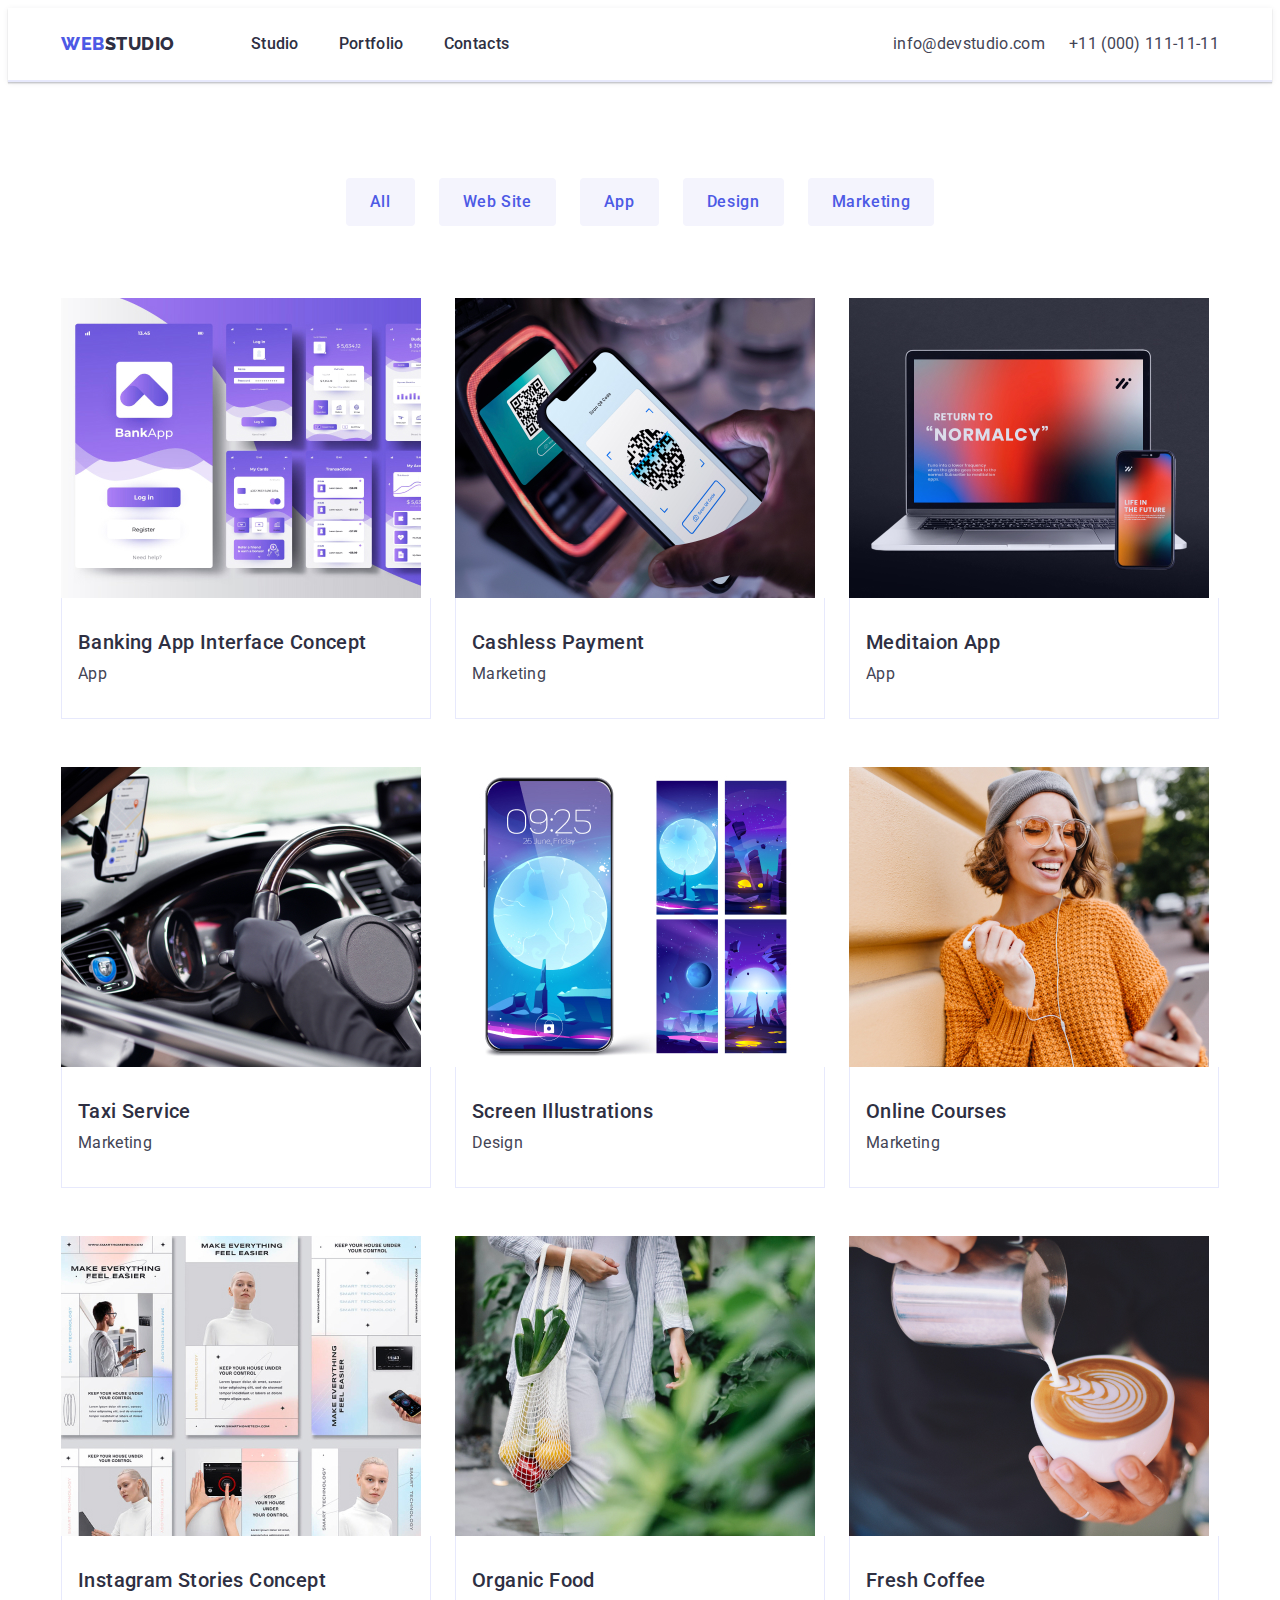
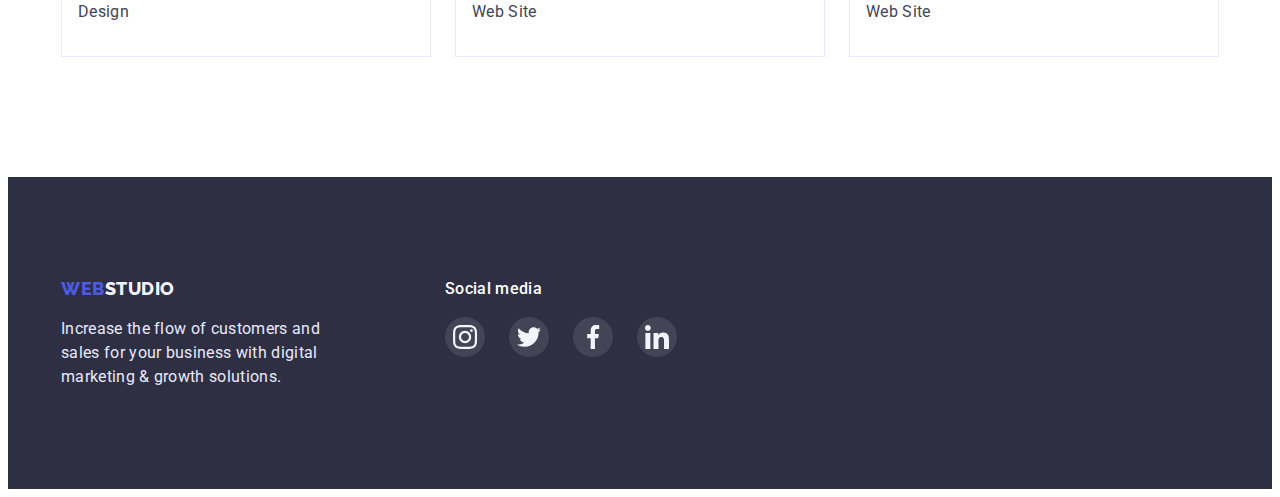
==== portfolio.html @ ae42287c "update" ====
<!DOCTYPE html>
<html lang="en">
  <head>
    <meta charset="UTF-8" />
    <meta http-equiv="X-UA-Compatible" content="IE=edge" />
    <meta name="viewport" content="width=device-width, initial-scale=1.0" />
    <title>Document</title>
    <link rel="preconnect" href="https://fonts.googleapis.com" />
    <link rel="preconnect" href="https://fonts.gstatic.com" crossorigin />
    <link
      href="https://fonts.googleapis.com/css2?family=Raleway:wght@800&family=Roboto:wght@400;500;700;900&display=swap"
      rel="stylesheet"
    />
    <link
      rel="stylesheet"
      href="https://cdnjs.cloudflare.com/ajax/libs/modern-normalize/1.1.0/modern-normalize.min.css"
      integrity="sha512-wpPYUAdjBVSE4KJnH1VR1HeZfpl1ub8YT/NKx4PuQ5NmX2tKuGu6U/JRp5y+Y8XG2tV+wKQpNHVUX03MfMFn9Q=="
      crossorigin="anonymous"
      referrerpolicy="no-referrer"
    />
    <link rel="stylesheet" href="./css/styles.css" />
  </head>

  <body>
    <div class="header1">
    <header class="page-header">      
      <div class="container page-header-container">
        <nav class="header-nav">
          <a href="./index.html" class="logo-first"
            >Web<span class="logo-second">Studio</span></a
          >

          <ul class="site-nav">
            <li>
              <a href="./index.html" class="link">Studio</a>
            </li>
            <li>
              <a href="./portfolio.html" class="link">Portfolio</a>
            </li>
            <li>
              <a href="" class="link">Contacts</a>
            </li>
          </ul>
        </nav>

        <address>
          <ul class="adress-list">
            <li>
              <a class="adress-list link" href="mailto:info@devstudio.com"
                >info@devstudio.com
              </a>
            </li>
            <li>
              <a class="adress-list link" href="tel:+110001111111"
                >+11 (000) 111-11-11
              </a>
            </li>
          </ul>
        </address>
      </div>
      
    </header>
</div>
    <main>
      <section class="portfolio">
        <div class="container">
          <h1 hidden>Portfolio</h1>
          <ul class="container-button">
            <li><button type="button" class="button-portfolio">All</button></li>
            <li>
              <button type="button" class="button-portfolio">Web Site</button>
            </li>
            <li><button type="button" class="button-portfolio">App</button></li>
            <li>
              <button type="button" class="button-portfolio">Design</button>
            </li>
            <li>
              <button type="button" class="button-portfolio">Marketing</button>
            </li>
          </ul>

          <ul class="about-container">
            <li class="about-portfolio">
              <a class="portfolio-link"href>
              <img src="./images/banking.jpg" alt="banking" width="360" />
              <div class="portfolio-context">
                <h3 class="about-subtitle">Banking App Interface Concept</h3>
                <p class="about-text">App</p>
              </div>
              </a>
            </li>
            <li class="about-portfolio">
               <a class="portfolio-link"href>
              <img
                src="./images/cashlesspayment.jpg"
                alt="cashless"
                width="360"
              />
              <div class="portfolio-context">
                <h3 class="about-subtitle">Cashless Payment</h3>
                <p class="about-text">Marketing</p>
              </div>
              </a>
            </li>
            <li class="about-portfolio">
               <a class="portfolio-link"href>
              <img
                src="./images/meditaionapp.jpg"
                alt="meditaion"
                width="360"
              />
              <div class="portfolio-context">
                <h3 class="about-subtitle">Meditaion App</h3>
                <p class="about-text">App</p>
              </div>
              </a>
            </li>
            <li class="about-portfolio">
              <a class="portfolio-link"href>
              <img src="./images/taxiservice.jpg" alt="taxi" width="360" />
              <div class="portfolio-context">
                <h3 class="about-subtitle">Taxi Service</h3>
                <p class="about-text">Marketing</p>
              </div>
              </a>
            </li>
            <li class="about-portfolio">
              <a class="portfolio-link"href>
              <img
                src="./images/screenillustrations.jpg"
                alt="screen"
                width="360"
              />
              <div class="portfolio-context">
                <h3 class="about-subtitle">Screen Illustrations</h3>
                <p class="about-text">Design</p>
              </div>
              </a>
            </li>
            <li class="about-portfolio">
              <a class="portfolio-link"href>
              <img src="./images/onlinecourses.jpg" alt="online" width="360" />
              <div class="portfolio-context">
                <h3 class="about-subtitle">Online Courses</h3>
                <p class="about-text">Marketing</p>
              </div>
              </a>
            </li>
            <li class="about-portfolio">
              <a class="portfolio-link"href>
              <img
                src="./images/instagramstoriesconcept.jpg"
                alt="instagram"
                width="360"
              />
              <div class="portfolio-context">
                <h3 class="about-subtitle">Instagram Stories Concept</h3>
                <p class="about-text">Design</p>
              </div>
              </a>
            </li>
            <li class="about-portfolio">
              <a class="portfolio-link"href>
              <img src="./images/organicfood.jpg" alt="food" width="360" />
              <div class="portfolio-context">
                <h3 class="about-subtitle">Organic Food</h3>
                <p class="about-text">Web Site</p>
              </div>
              </a>
            </li>
            <li class="about-portfolio">
                <a class="portfolio-link"href>
              <img src="./images/freshcoffee.jpg" alt="coffee" width="360" />
              <div class="portfolio-context">
                <h3 class="about-subtitle">Fresh Coffee</h3>
                <p class="about-text">Web Site</p>
              </div>
              </a>
            </li>
          </ul>
        </div>
      </section>
    </main>
     <footer class="footer-section">
        <div class="container">
      <div class="container-footer">
        <div class="footer-title">
          <a href="./index.html" class="logo-footer"
            >Web<span class="logo-secfooter">Studio</span></a
          >

          <p class="description-footer">
            Increase the flow of customers and sales for your business with
            digital marketing & growth solutions.
          </p>
        </div>
        <div class="footer-container">
          <h2 class="socials-tittle">Social media</h2>
          <ul class="socials-list1">
            <li class="socials-item1">
              <a class="socials-link1" href>
                <svg class="socials-icon1">
                  <use href="./images/icons.svg#icon-instagram-2"></use>
                </svg>
              </a>
            </li>
            <li class="socials-item1">
              <a class="socials-link1" href>
                <svg class="socials-icon1">
                  <use href="./images/icons.svg#icon-twitter-1"></use>
                </svg>
              </a>
            </li>
            <li class="socials-item1">
              <a class="socials-link1" href>
                <svg class="socials-icon1">
                  <use href="./images/icons.svg#icon-facebook-1"></use>
                </svg>
              </a>
            </li>
            <li class="socials-item1">
              <a class="socials-link1" href>
                <svg class="socials-icon1">
                  <use href="./images/icons.svg#icon-linkedin-1"></use>
                </svg>
              </a>
            </li>
          </ul>
        </div>
      </div>
    </footer>
  </body>
</html>
---- css/styles.css ----
:root {
  --accent-color: #4d5ae5;
  --primary-color: #434455;
  --main-color: #ffffff;
  --main-bg-color: #ffffff;
  --grey-color: #2e2f42;
  --grey-bg-color: #2e2f42;
  --accent-bg-color: #4d5ae5;
  --mains-color: #e7e9fc;
  --mains-bg-color: #e7e9fc;
  --main-font: 'Raleway', sans-serif;
  --customers-color: #8e8f99;
}
body {
  font-family: 'Roboto', sans-serif;
  font-size: 16px;
  color: var(--primary-color);
  background-color: var(--main-bg-color);
}
ul {
  list-style: none;
}
h1,
h2,
h3,
h4,
p {
  margin-top: 0;
  margin-bottom: 0;
}
ul,
ol {
  margin-top: 0;
  margin-bottom: 0;
  padding-left: 0;
}
img {
  display: block;
  max-width: 100%;
  height: auto;
}

.container {
  width: 1158px;
  margin-left: auto;
  margin-right: auto;
  padding-left: 15px;
  padding-right: 15px;
}

.page-header {
  padding-top: 24px;
  padding-bottom: 24px;
  border-bottom: 1px solid #e7e9fc;
}
.header1 {
  border-bottom: 1px solid #e7e9fc;
  box-shadow: 0px 2px 1px rgba(46, 47, 66, 0.08),
    0px 1px 1px rgba(46, 47, 66, 0.16), 0px 1px 6px rgba(46, 47, 66, 0.08);
}
.page-header-container {
  display: flex;
  align-items: center;
  justify-content: space-between;
}
.header-nav {
  display: flex;
  align-items: center;
}
.site-nav {
  display: flex;
  align-items: center;
  gap: 40px;
}

.adress-list {
  font-style: normal;
  color: var(--primary-color);
  line-height: 1.5;
  letter-spacing: 0.02em;
  display: flex;
  align-items: center;
  gap: 24px;
}
.adress-list:hover,
.adress-list:focus {
  color: var(--accent-color);
}

.logo-first {
  font-family: 'Raleway';
  font-weight: 800;
  font-size: 18px;
  line-height: 1.33;
  letter-spacing: 0.03em;
  color: var(--accent-color);
  text-transform: uppercase;
  text-decoration: none;
  margin-right: 76px;
}
.logo-second {
  color: var(--grey-color);
}
.site-nav .link {
  font-weight: 500;
  line-height: 1.5;
  letter-spacing: 0.02em;
  color: var(--grey-color);
  text-decoration: none;
}
.site-nav .link:hover,
.site-nav .link:focus {
  color: var(--accent-color);
}
.adress-list {
  font-style: normal;
  color: var(--primary-color);
  line-height: 1.5;
  letter-spacing: 0.02em;
  display: flex;
  align-items: center;
  margin-left: auto;
}

.link {
  text-decoration: none;
}
.current {
  position: relative;
}
.current::after {
  position: absolute;
  content: '';
  bottom: -1px;
  display: block;
  width: 100%;
  height: 4px;
  border-radius: 2px;
  background-color: var(--accent-color);
}

.hero {
  margin: 0 auto;
  text-align: center;
  padding: 188px 0;
  background-image: linear-gradient(
      rgba(46, 47, 66, 0.7),
      rgba(46, 47, 66, 0.7)
    ),
    url('../images/peopleoffice\ 1.jpg');
  background-repeat: no-repeat;
  background-position: center;
  background-size: cover;
  background-color: var(--mains-bg-color);
  max-width: 1440px;
}

.hero-title {
  font-size: 56px;
  line-height: 1.07;
  text-align: center;
  letter-spacing: 0.02em;
  color: var(--main-color);
  width: 496px;
  margin-left: auto;
  margin-right: auto;
  margin-bottom: 48px;
}
.hero-button {
  font-family: 'Roboto', sans-serif;
  font-weight: 500;
  font-size: 16px;
  line-height: 1.5;
  background: var(--accent-bg-color);
  letter-spacing: 0.04em;
  color: var(--main-color);
  border-radius: 4px;
  cursor: pointer;
  border: 0px;
  min-width: 163px;
  padding-top: 16px;
  padding-bottom: 16px;
  padding-left: 32px;
  padding-right: 32px;
}
.hero-button:hover,
.hero-button.link:focus {
  color: #404bbf;
}
.icon-list {
  height: 64px;
  width: 59px;
}

.icon {
  background: #f4f4fd;
  border-radius: 4px;
  display: flex;
  justify-content: center;
  width: 264px;
  height: 112px;
  align-items: center;
  margin-bottom: 8px;
}

.description {
  padding-top: 120px;
}

.description-list {
  display: flex;
  justify-content: space-between;
}

.description-item {
  width: 264px;
}
.description-subtitle {
  font-weight: 500;
  font-size: 20px;
  line-height: 1.2;
  letter-spacing: 0.02em;
  color: var(--grey-color);
  margin-bottom: 8px;
}

.description-text {
  line-height: 1.5;
  letter-spacing: 0.02em;
  color: var(--primary-color);
}

.job {
  padding: 120px 0;
}
.job-list {
  display: flex;
  justify-content: space-between;
}

.secjob {
  background: #f4f4fd;
  padding: 120px 0;
}
.job-seclist {
  display: flex;
  justify-content: space-between;
}

.team-tittle {
  font-size: 36px;
  line-height: 1.11;
  letter-spacing: 0.02em;
  text-transform: capitalize;
  color: var(--grey-color);
  text-align: center;
  margin-bottom: 72px;
}
.job-tittle {
  font-size: 36px;
  line-height: 1.11;
  letter-spacing: 0.02em;
  text-transform: capitalize;
  color: var(--grey-color);
  text-align: center;
  margin-bottom: 72px;
}
.about-subtitle {
  font-weight: 500;
  font-size: 20px;
  line-height: 1.2;
  letter-spacing: 0.02em;
  color: var(--grey-color);
  margin-bottom: 8px;
}

.about-text {
  line-height: 1.5;
  letter-spacing: 0.02em;
  color: var(--primary-color);
}
.secjob-img {
  margin-bottom: 32px;
}
.secjob-item {
  padding-bottom: 32px;
  background: #ffffff;
  box-shadow: 0px 1px 6px rgba(46, 47, 66, 0.08),
    0px 1px 1px rgba(46, 47, 66, 0.16), 0px 2px 1px rgba(46, 47, 66, 0.08);
  border-radius: 0px 0px 4px 4px;
  text-align: center;
}
.socials-list {
  display: flex;
  gap: 24px;
  justify-content: center;
  align-items: center;
}
.socials-icon {
  width: 16px;
  height: 16px;
}

.socials-item {
  width: 40px;
  height: 40px;
}

.socials-link {
  display: flex;
  align-items: center;
  justify-content: center;
  width: 100%;
  height: 100%;
  border-radius: 50%;
  background: #4d5ae5;
}
.socials-link:hover,
.socials-link:focus {
  background-color: #404bbf;
}

.footer-section {
  background: var(--grey-bg-color);
  padding-top: 100px;
  padding-bottom: 100px;
}
.footer-title {
  max-width: 264px;
  margin-right: 120px;
}

.description-footer {
  margin-top: 16px;
  margin-bottom: 0px;
  line-height: 1.5;
  letter-spacing: 0.02em;
  color: var(--mains-color);
}
.socials-tittle {
  font-family: 'Roboto';
  font-style: normal;
  font-weight: 500;
  font-size: 16px;
  line-height: 1.5;
  letter-spacing: 0.02em;
  color: #ffffff;
}
.logo-footer {
  font-family: 'Raleway';
  font-weight: 800;
  font-size: 18px;
  line-height: 1.33;
  letter-spacing: 0.03em;
  color: var(--accent-color);
  text-transform: uppercase;
  text-decoration: none;
}

.logo-secfooter {
  color: #f4f4fd;
}

ul {
  list-style: none;
}
.portfolio {
  padding-top: 96px;
  padding-bottom: 120px;
}
.container-button {
  display: flex;
  justify-content: center;
  gap: 24px;
  margin-bottom: 72px;
}
.button-portfolio {
  font-weight: 500;
  font-family: 'Roboto', sans-serif;
  letter-spacing: 0.04em;
  font-size: 16px;
  line-height: 1.5;
  border-radius: 4px;
  cursor: pointer;
  color: var(--accent-color);
  background-color: #f4f4fd;
  padding-top: 12px;
  padding-bottom: 12px;
  padding-left: 24px;
  padding-right: 24px;
  border: none;
}
.portfolio-context {
  padding-top: 32px;
  padding-bottom: 32px;
  padding-left: 16px;
  border: 1px solid #e7e9fc;
  border-top: 0;
}
.about-container {
  display: flex;
  flex-wrap: wrap;
  gap: 48px 24px;
}
.button-portfolio:hover,
.button-portfolio:focus {
  background-color: #404bbf;
  color: var(--main-color);
  box-shadow: 0px 3px 1px rgba(0, 0, 0, 0.1), 0px 2px 1px rgba(0, 0, 0, 0.08),
    0px 2px 2px rgba(0, 0, 0, 0.12);
}

.about-portfolio {
  flex-basis: calc((100% - 2 * 24px) / 3);
}
.portfolio-link:hover .portfolio-context,
.portfolio-link:focus .portfolio-context {
  box-shadow: 0px 1px 6px rgba(46, 47, 66, 0.08),
    0px 1px 1px rgba(46, 47, 66, 0.16), 0px 2px 1px rgba(46, 47, 66, 0.08);
}
.portfolio-link {
  text-decoration: none;
}
.customers-title {
  font-size: 36px;
  line-height: 1.11;
  letter-spacing: 0.02em;
  text-transform: capitalize;
  color: var(--grey-color);
  text-align: center;
  padding-bottom: 72px;
}
.sections-customers {
  margin-bottom: 120px;
  margin-top: 130px;
}

.customer {
  height: 88px;
  width: 168px;
}
.adress-customers {
  display: flex;
  align-items: center;
  justify-content: center;
  width: 100%;
  height: 100%;
  border: 1px solid var(--customers-color);
  border-radius: 4px;
  color: var(--customers-color);
}
.adress-customers:hover,
.adress-customers:focus {
  color: #404bbf;
  border-color: #404bbf;
}

.icons-customers {
  height: 56px;
  width: 104px;
  fill: currentColor;
}
.customers-list {
  font-style: normal;
  color: var(--customers-color);
  line-height: 1.5;
  letter-spacing: 0.02em;
  display: flex;
  align-items: center;
  gap: 24px;
}
.socials-item1 {
  width: 40px;
  height: 40px;
  display: flex;
  text-align: center;
  justify-content: center;
  background: #2e2f42;
  border-radius: 50%;
}
.socials-icon1 {
  width: 24px;
  height: 24px;
  fill: #f4f4fd;
}
.socials-tittle {
  font-weight: 500;
  line-height: 1.5;
  letter-spacing: 0.02em;
  color: var(--main-bg-color);
  margin-bottom: 16px;
  display: block;
}
.socials-list1 {
  display: flex;
  gap: 24px;
}
.socials-link1 {
  display: flex;
  width: 100%;
  height: 100%;
  background-color: rgba(255, 255, 255, 0.1);
  border-radius: 50%;
  align-items: center;
  justify-content: center;
  text-decoration: underline;
}
.socials-link1:hover,
.socials-link1:focus {
  background-color: #31d0aa;
}

.container-footer {
  display: flex;
}
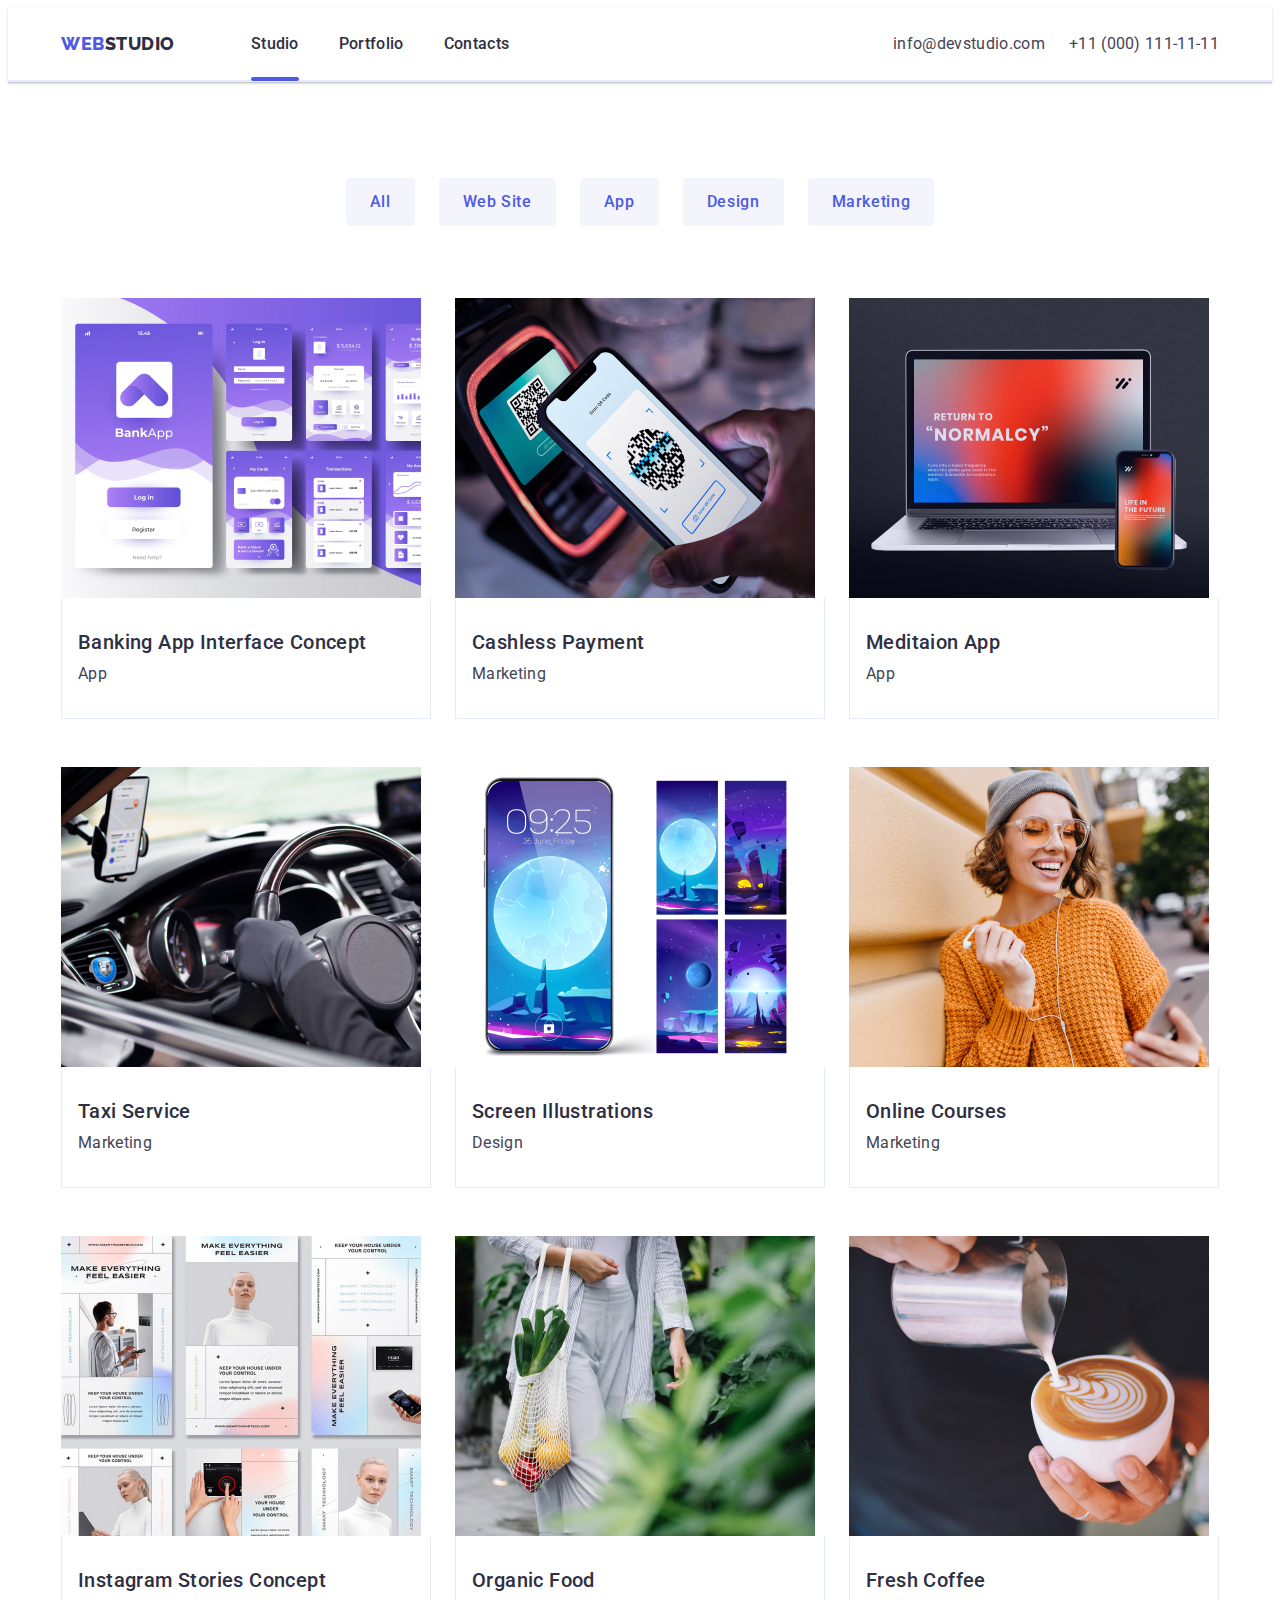
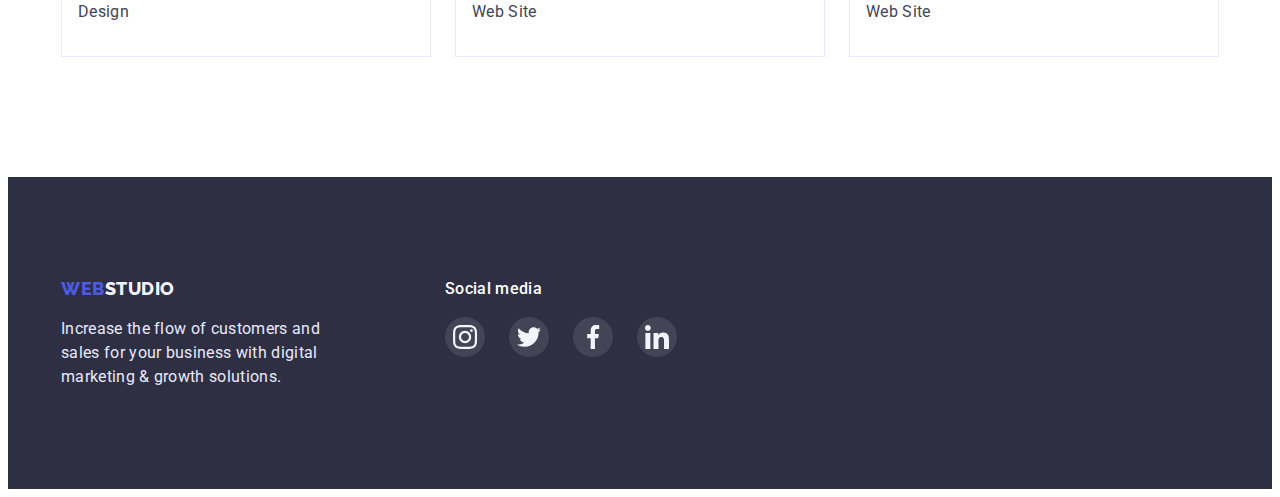
==== commit 92b1495a: "update" ====
--- a/portfolio.html
+++ b/portfolio.html
@@ -30,15 +30,17 @@
             >Web<span class="logo-second">Studio</span></a
           >
 
-          <ul class="site-nav">
-            <li>
-              <a href="./index.html" class="link">Studio</a>
-            </li>
-            <li>
-              <a href="./portfolio.html" class="link">Portfolio</a>
-            </li>
-            <li>
-              <a href="" class="link">Contacts</a>
+           <ul class="site-nav">
+            <li class="site-nav-item current">
+              <a href="./index.html" class="nav-link link current-link"
+                >Studio</a
+              >
+            </li>
+            <li class="site-nav-item">
+              <a href="./portfolio.html" class="nav-link link">Portfolio</a>
+            </li>
+            <li class="site-nav-item">
+              <a href="" class="nav-link link">Contacts</a>
             </li>
           </ul>
         </nav>
@@ -82,7 +84,13 @@
           <ul class="about-container">
             <li class="about-portfolio">
               <a class="portfolio-link"href>
+                <div class="portfolio-image">
               <img src="./images/banking.jpg" alt="banking" width="360" />
+              <div class ="portfolio-description">
+                <p class="portfolio-text">14 Stylish and User-Friendly App Design Concepts · Task Manager App · Calorie Tracker App · Exotic Fruit Ecommerce App · Cloud Storage App
+                </p>
+              </div>
+              </div>
               <div class="portfolio-context">
                 <h3 class="about-subtitle">Banking App Interface Concept</h3>
                 <p class="about-text">App</p>
@@ -91,24 +99,38 @@
             </li>
             <li class="about-portfolio">
                <a class="portfolio-link"href>
+                 <div class="portfolio-image">
               <img
                 src="./images/cashlesspayment.jpg"
                 alt="cashless"
                 width="360"
               />
+              <div class ="portfolio-description">
+              <p class="portfolio-text">14 Stylish and User-Friendly App Design Concepts · Task Manager App · Calorie Tracker App · Exotic Fruit Ecommerce App · Cloud Storage App
+                </p>
+              </div>
+              </div>
+
               <div class="portfolio-context">
                 <h3 class="about-subtitle">Cashless Payment</h3>
                 <p class="about-text">Marketing</p>
               </div>
               </a>
+
             </li>
             <li class="about-portfolio">
                <a class="portfolio-link"href>
+                <div class="portfolio-image">
               <img
                 src="./images/meditaionapp.jpg"
                 alt="meditaion"
                 width="360"
               />
+               <div class ="portfolio-description">
+              <p class="portfolio-text">14 Stylish and User-Friendly App Design Concepts · Task Manager App · Calorie Tracker App · Exotic Fruit Ecommerce App · Cloud Storage App
+                </p>
+              </div>
+              </div>
               <div class="portfolio-context">
                 <h3 class="about-subtitle">Meditaion App</h3>
                 <p class="about-text">App</p>
@@ -117,7 +139,13 @@
             </li>
             <li class="about-portfolio">
               <a class="portfolio-link"href>
+                <div class="portfolio-image">
               <img src="./images/taxiservice.jpg" alt="taxi" width="360" />
+               <div class ="portfolio-description">
+              <p class="portfolio-text">14 Stylish and User-Friendly App Design Concepts · Task Manager App · Calorie Tracker App · Exotic Fruit Ecommerce App · Cloud Storage App
+                </p>
+              </div>
+              </div>
               <div class="portfolio-context">
                 <h3 class="about-subtitle">Taxi Service</h3>
                 <p class="about-text">Marketing</p>
@@ -126,11 +154,17 @@
             </li>
             <li class="about-portfolio">
               <a class="portfolio-link"href>
+                 <div class="portfolio-image">
               <img
                 src="./images/screenillustrations.jpg"
                 alt="screen"
                 width="360"
               />
+              <div class ="portfolio-description">
+              <p class="portfolio-text">14 Stylish and User-Friendly App Design Concepts · Task Manager App · Calorie Tracker App · Exotic Fruit Ecommerce App · Cloud Storage App
+                </p>
+              </div>
+              </div>
               <div class="portfolio-context">
                 <h3 class="about-subtitle">Screen Illustrations</h3>
                 <p class="about-text">Design</p>
@@ -139,7 +173,14 @@
             </li>
             <li class="about-portfolio">
               <a class="portfolio-link"href>
+                <div class="portfolio-image">
               <img src="./images/onlinecourses.jpg" alt="online" width="360" />
+
+              <div class ="portfolio-description">
+              <p class="portfolio-text">14 Stylish and User-Friendly App Design Concepts · Task Manager App · Calorie Tracker App · Exotic Fruit Ecommerce App · Cloud Storage App
+                </p>
+              </div>
+              </div>
               <div class="portfolio-context">
                 <h3 class="about-subtitle">Online Courses</h3>
                 <p class="about-text">Marketing</p>
@@ -148,11 +189,17 @@
             </li>
             <li class="about-portfolio">
               <a class="portfolio-link"href>
+                <div class="portfolio-image">
               <img
                 src="./images/instagramstoriesconcept.jpg"
                 alt="instagram"
                 width="360"
               />
+              <div class ="portfolio-description">
+              <p class="portfolio-text">14 Stylish and User-Friendly App Design Concepts · Task Manager App · Calorie Tracker App · Exotic Fruit Ecommerce App · Cloud Storage App
+                </p>
+              </div>
+              </div>
               <div class="portfolio-context">
                 <h3 class="about-subtitle">Instagram Stories Concept</h3>
                 <p class="about-text">Design</p>
@@ -161,7 +208,13 @@
             </li>
             <li class="about-portfolio">
               <a class="portfolio-link"href>
+                <div class="portfolio-image">
               <img src="./images/organicfood.jpg" alt="food" width="360" />
+              <div class ="portfolio-description">
+              <p class="portfolio-text">14 Stylish and User-Friendly App Design Concepts · Task Manager App · Calorie Tracker App · Exotic Fruit Ecommerce App · Cloud Storage App
+                </p>
+              </div>
+              </div>
               <div class="portfolio-context">
                 <h3 class="about-subtitle">Organic Food</h3>
                 <p class="about-text">Web Site</p>
@@ -170,7 +223,13 @@
             </li>
             <li class="about-portfolio">
                 <a class="portfolio-link"href>
+                  <div class="portfolio-image">
               <img src="./images/freshcoffee.jpg" alt="coffee" width="360" />
+              <div class ="portfolio-description">
+              <p class="portfolio-text">14 Stylish and User-Friendly App Design Concepts · Task Manager App · Calorie Tracker App · Exotic Fruit Ecommerce App · Cloud Storage App
+                </p>
+              </div>
+              </div>
               <div class="portfolio-context">
                 <h3 class="about-subtitle">Fresh Coffee</h3>
                 <p class="about-text">Web Site</p>
--- a/css/styles.css
+++ b/css/styles.css
@@ -49,8 +49,6 @@
 }
 
 .page-header {
-  padding-top: 24px;
-  padding-bottom: 24px;
   border-bottom: 1px solid #e7e9fc;
 }
 .header1 {
@@ -107,6 +105,8 @@
   letter-spacing: 0.02em;
   color: var(--grey-color);
   text-decoration: none;
+  padding-top: 24px;
+  padding-bottom: 24px;
 }
 .site-nav .link:hover,
 .site-nav .link:focus {
@@ -124,6 +124,10 @@
 
 .link {
   text-decoration: none;
+}
+.adress-list link {
+  padding-top: 24px;
+  padding-bottom: 24px;
 }
 .current {
   position: relative;
@@ -138,7 +142,15 @@
   border-radius: 2px;
   background-color: var(--accent-color);
 }
-
+.nav-link {
+  color: var(--accent-color);
+  font-weight: 500;
+  line-height: 1.5;
+  letter-spacing: 0.02em;
+  display: block;
+  padding-top: 24px;
+  padding-bottom: 24px;
+}
 .hero {
   margin: 0 auto;
   text-align: center;
@@ -182,6 +194,7 @@
   padding-bottom: 16px;
   padding-left: 32px;
   padding-right: 32px;
+  transition: background-color 250ms cubic-bezier(0.4, 0, 0.2, 1);
 }
 .hero-button:hover,
 .hero-button.link:focus {
@@ -513,3 +526,81 @@
 .container-footer {
   display: flex;
 }
+.portfolio-description {
+  background-color: var(--accent-bg-color);
+  color: #f4f4fd;
+  position: absolute;
+  top: 0;
+  left: 0;
+  width: 100%;
+  height: 100%;
+  transform: translateY(100%);
+  transition: transform 250ms cubic-bezier(0.4, 0, 0.2, 1);
+}
+.portfolio-image {
+  position: relative;
+  overflow: hidden;
+}
+.portfolio-text {
+  color: var(--mains-color);
+  line-height: 1.5;
+  letter-spacing: 0.02em;
+  margin-top: 40px;
+  margin-left: 32px;
+  margin-right: 32px;
+}
+.portfolio-link:hover .portfolio-description {
+  transform: translateY(0);
+}
+.backdrop.is-hidden {
+  opacity: 0;
+  visibility: hidden;
+  pointer-events: none;
+}
+
+.backdrop {
+  position: fixed;
+  top: 0;
+  left: 0;
+  width: 100%;
+  height: 100%;
+  background-color: rgba(46, 47, 66, 0.4);
+  transition: opacity 250ms cubic-bezier(0.4, 0, 0.2, 1),
+    visibility 250ms cubic-bezier(0.4, 0, 0.2, 1);
+}
+.modal {
+  position: relative;
+  width: 408px;
+  height: 576px;
+  background-color: #fcfcfc;
+  box-shadow: 0px 1px 1px rgb(0 0 0 / 14%), 0px 1px 3px rgb(0 0 0 / 12%),
+    0px 2px 1px rgb(0 0 0 / 20%);
+  border-radius: 4px;
+  top: 50%;
+  left: 50%;
+  transform: translate(-50%, -50%);
+}
+.modal-close {
+  display: flex;
+  align-items: center;
+  justify-content: center;
+  width: 24px;
+  height: 24px;
+  border-radius: 50%;
+  background-color: var(--mains-bg-color);
+  border: 1px solid rgba(0, 0, 0, 0.1);
+  position: absolute;
+  top: 24px;
+  right: 24px;
+  transition: fill 250ms cubic-bezier(0.4, 0, 0.2, 1),
+    background-color 250ms cubic-bezier(0.4, 0, 0.2, 1);
+}
+.modal-close:hover,
+.modal-close:focus {
+  fill: var(--mains-color);
+  background-color: var(--accent-bg-color);
+}
+.close-icon {
+  height: 8px;
+  width: 8px;
+}
